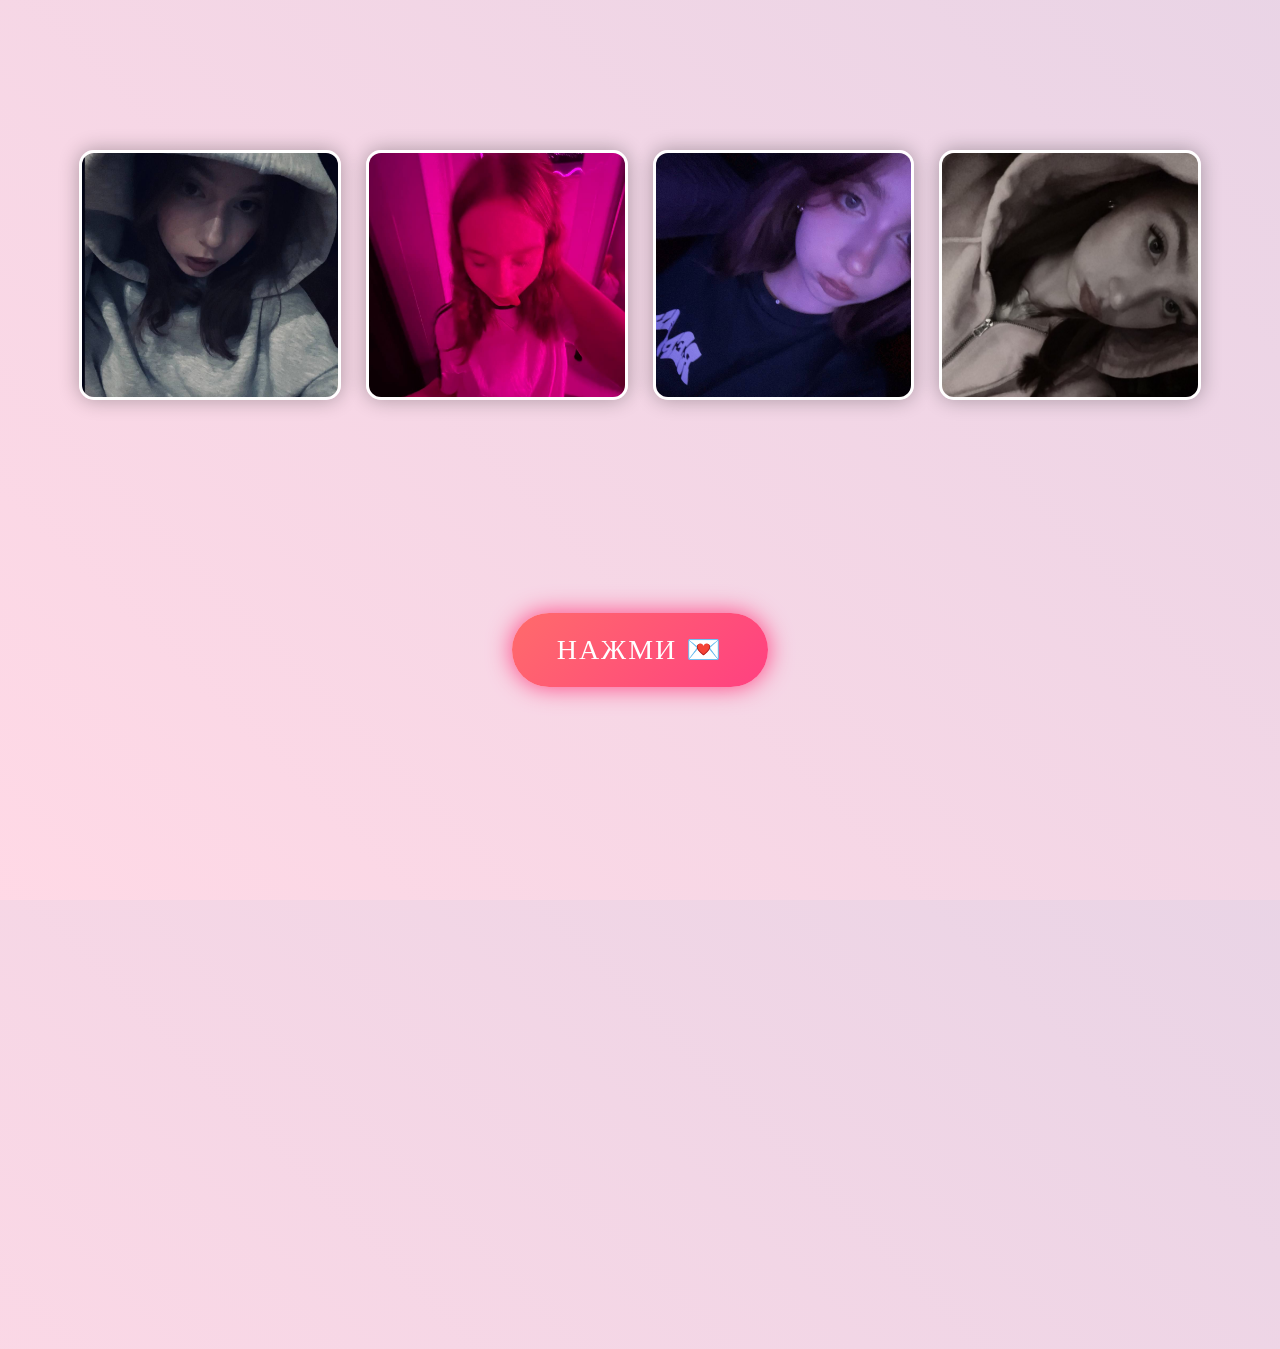
==== index.html @ b4808502 "Add files via upload" ====
<!DOCTYPE html>
<html lang="ru">
<head>
    <meta charset="UTF-8">
    <meta name="viewport" content="width=device-width, initial-scale=1.0">
    <title>💖 С Днём Влюблённых!</title>
    <link href="https://fonts.googleapis.com/css2?family=Dancing+Script:wght@700&family=Marck+Script&display=swap" rel="stylesheet">
    <style>
        * {
            margin: 0;
            padding: 0;
            box-sizing: border-box;
        }

        body {
            height: 100vh;
            background: linear-gradient(45deg, rgba(255,64,129,0.2), rgba(147,41,129,0.2)),
                        url('back1.jpg') center/cover fixed;
            animation: gradientShift 10s infinite alternate;
            display: flex;
            justify-content: center;
            align-items: center;
            font-family: 'Marck Script', cursive;
            overflow: hidden;
            perspective: 1000px;
        }

        .parallax {
            position: absolute;
            width: 100%;
            height: 100%;
            background: url('back1.jpg') center/cover fixed;
            z-index: -1;
            transform: translateZ(-1px) scale(2);
        }

        .photo-grid {
            position: absolute;
            top: 15%;
            display: grid;
            grid-template-columns: repeat(2, 1fr);
            gap: 15px;
            padding: 15px;
            max-width: 1200px;
            width: 90%;
            z-index: 1;
        }

        .photo-tile {
            width: 100%;
            height: 150px;
            border-radius: 15px;
            overflow: hidden;
            cursor: pointer;
            transition: all 0.3s ease;
            box-shadow: 0 0 20px rgba(0,0,0,0.3);
            border: 3px solid white;
        }

        .photo-tile:hover {
            transform: scale(1.05) rotate(2deg);
            box-shadow: 0 0 30px rgba(255,64,129,0.5);
        }

        .photo-tile img {
            width: 100%;
            height: 100%;
            object-fit: cover;
        }

        .heart-container {
            position: absolute;
            width: 100%;
            height: 100%;
            pointer-events: none;
        }

        .heart {
            position: absolute;
            color: #ff4081;
            animation: fall linear infinite;
            opacity: 0;
            font-size: 32px;
            will-change: transform, opacity;
        }

        @keyframes fall {
            0% {
                transform: translateY(-20vh) translateX(-5vw) scale(0.8);
                opacity: 0;
            }
            20% {
                transform: translateY(-10vh) translateX(5vw) scale(1);
                opacity: 1;
            }
            80% {
                opacity: 0.8;
            }
            100% {
                transform: translateY(110vh) translateX(5vw) scale(1.2);
                opacity: 0;
            }
        }

        .button-container {
            position: relative;
            z-index: 2;
            margin-top: 200px;
        }

        .magic-button {
            padding: 15px 30px;
            font-size: 24px;
            color: #fff;
            background: linear-gradient(135deg, #ff6b6b, #ff4081);
            border: none;
            border-radius: 50px;
            cursor: pointer;
            transition: all 0.3s ease;
            box-shadow: 0 0 25px #ff4081;
            animation: pulse 2s infinite;
            font-family: 'Dancing Script', cursive;
            text-transform: uppercase;
            letter-spacing: 2px;
        }

        .magic-button:hover {
            transform: scale(1.1) rotate(3deg);
            box-shadow: 0 0 40px #ff4081;
        }

        @keyframes pulse {
            0% { transform: scale(1); }
            50% { transform: scale(1.05); }
            100% { transform: scale(1); }
        }

        @keyframes gradientShift {
            0% { background-position: 0% 50%; }
            100% { background-position: 100% 50%; }
        }

        .firework {
            position: absolute;
            width: 10px;
            height: 10px;
            background: #ff4081;
            border-radius: 50%;
            animation: explode 1s ease-out;
        }

        @keyframes explode {
            0% { transform: scale(0); opacity: 1; }
            100% { transform: scale(10); opacity: 0; }
        }

        @media (min-width: 1024px) {
            .photo-grid {
                grid-template-columns: repeat(4, 1fr);
                gap: 25px;
            }

            .photo-tile {
                height: 250px;
            }

            .button-container {
                margin-top: 400px;
            }

            .heart {
                font-size: 48px;
            }

            .magic-button {
                padding: 20px 45px;
                font-size: 28px;
            }
        }

        @media (max-width: 390px) {
    .photo-grid {
        grid-template-columns: repeat(2, 1fr);
        gap: 10px;
        padding: 10px;
    }

    .photo-tile {
        height: 120px;
    }

    .magic-button {
        padding: 12px 25px;
        font-size: 20px;
    }

    .button-container {
        margin-top: 200px;
    }

    .heart {
        font-size: 24px;
    }
}
    </style>
</head>
<body>
    <div class="parallax"></div>
    
    <div class="photo-grid">
        <div class="photo-tile">
            <img src="photo1.jpg" alt="Наше фото 1">
        </div>
        <div class="photo-tile">
            <img src="photo2.jpg" alt="Наше фото 2">
        </div>
        <div class="photo-tile">
            <img src="photo3.jpg" alt="Наше фото 3">
        </div>
        <div class="photo-tile">
            <img src="photo4.jpg" alt="Наше фото 4">
        </div>
    </div>

    <div class="heart-container" id="hearts"></div>
    <div class="button-container">
        <button class="magic-button" onclick="createFireworks()">
            Нажми 💌
        </button>
    </div>

    <script>
         function createHearts() {
    const heartContainer = document.getElementById('hearts');
    const heartCount = 100;
    
    const fragment = document.createDocumentFragment();
    
    for (let i = 0; i < heartCount; i++) {
        const heart = document.createElement('div');
        heart.innerHTML = '❤';
        heart.className = 'heart';
        
        const delay = Math.random() * 5;
        const duration = 6 + Math.random() * 4;
        const startX = Math.random() * 100;
        
        heart.style.cssText = `
            left: ${startX}%;
            animation-delay: ${delay}s;
            animation-duration: ${duration}s;
        `;
        
        fragment.appendChild(heart);
    }
    
    heartContainer.appendChild(fragment);
}
        createHearts();

        function createFireworks() {
            for (let i = 0; i < 0; i++) {
                const firework = document.createElement('div');
                firework.className = 'firework';
                firework.style.left = Math.random() * 100 + '%';
                firework.style.top = Math.random() * 100 + '%';
                firework.style.animationDelay = Math.random() * 0.5 + 's';
                document.body.appendChild(firework);
                setTimeout(() => firework.remove(), 1000);
            }
            setTimeout(() => window.location.href = 'message.html', 500);
        }

        document.addEventListener('mousemove', (e) => {
            const parallax = document.querySelector('.parallax');
            const x = (window.innerWidth - e.pageX) / 20;
            const y = (window.innerHeight - e.pageY) / 20;
            parallax.style.transform = `translateX(${x}px) translateY(${y}px) translateZ(-1px) scale(2)`;
        });
    </script>
</body>
</html>
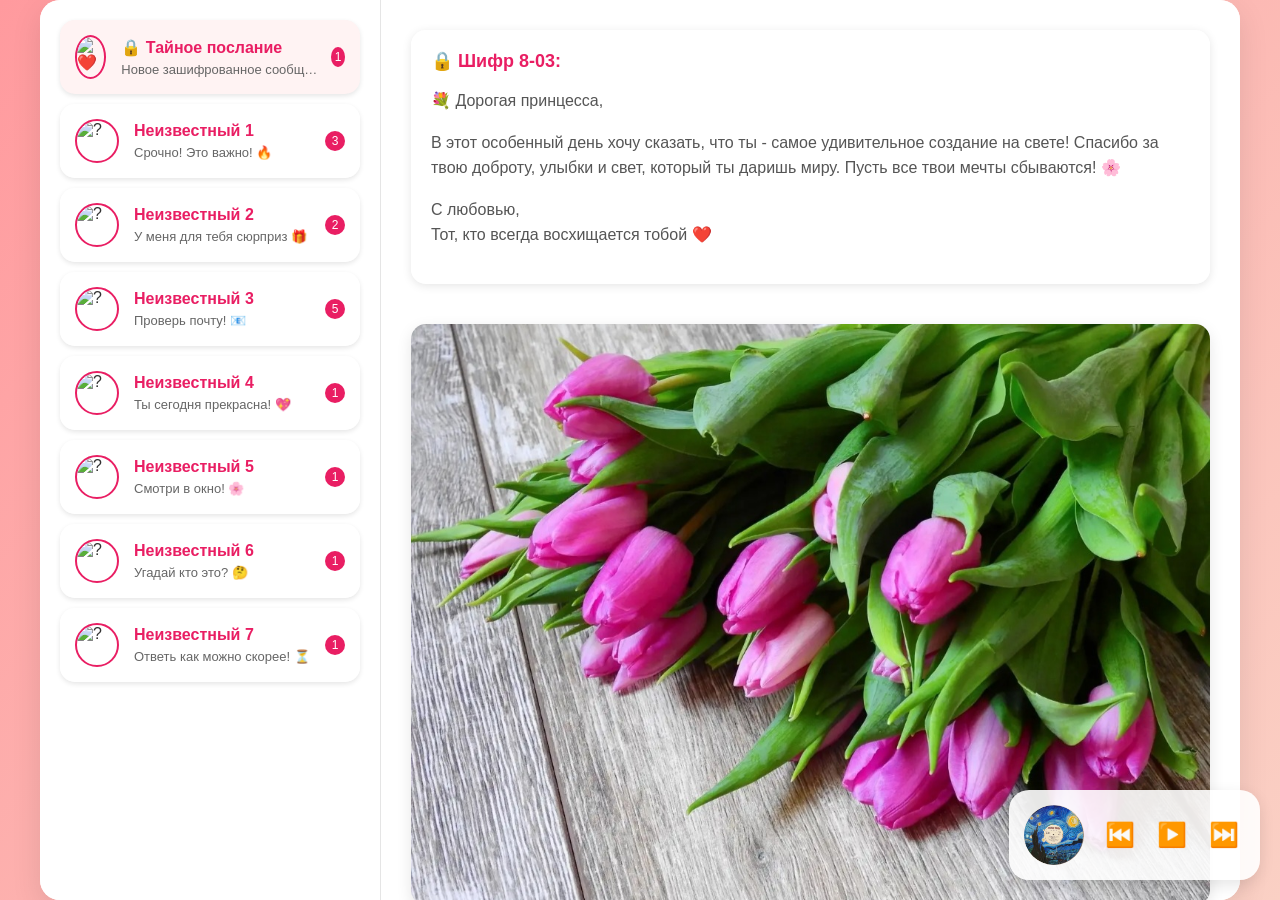
==== commit 732a740f: "Add files via upload" ====
--- a/index.html
+++ b/index.html
@@ -1,282 +1,216 @@
 <!DOCTYPE html>
 <html lang="ru">
 <head>
-    <meta charset="UTF-8">
-    <meta name="viewport" content="width=device-width, initial-scale=1.0">
-    <title>💖 С Днём Влюблённых!</title>
-    <link href="https://fonts.googleapis.com/css2?family=Dancing+Script:wght@700&family=Marck+Script&display=swap" rel="stylesheet">
-    <style>
-        * {
-            margin: 0;
-            padding: 0;
-            box-sizing: border-box;
-        }
-
-        body {
-            height: 100vh;
-            background: linear-gradient(45deg, rgba(255,64,129,0.2), rgba(147,41,129,0.2)),
-                        url('back1.jpg') center/cover fixed;
-            animation: gradientShift 10s infinite alternate;
-            display: flex;
-            justify-content: center;
-            align-items: center;
-            font-family: 'Marck Script', cursive;
-            overflow: hidden;
-            perspective: 1000px;
-        }
-
-        .parallax {
-            position: absolute;
-            width: 100%;
-            height: 100%;
-            background: url('back1.jpg') center/cover fixed;
-            z-index: -1;
-            transform: translateZ(-1px) scale(2);
-        }
-
-        .photo-grid {
-            position: absolute;
-            top: 15%;
-            display: grid;
-            grid-template-columns: repeat(2, 1fr);
-            gap: 15px;
-            padding: 15px;
-            max-width: 1200px;
-            width: 90%;
-            z-index: 1;
-        }
-
-        .photo-tile {
-            width: 100%;
-            height: 150px;
-            border-radius: 15px;
-            overflow: hidden;
-            cursor: pointer;
-            transition: all 0.3s ease;
-            box-shadow: 0 0 20px rgba(0,0,0,0.3);
-            border: 3px solid white;
-        }
-
-        .photo-tile:hover {
-            transform: scale(1.05) rotate(2deg);
-            box-shadow: 0 0 30px rgba(255,64,129,0.5);
-        }
-
-        .photo-tile img {
-            width: 100%;
-            height: 100%;
-            object-fit: cover;
-        }
-
-        .heart-container {
-            position: absolute;
-            width: 100%;
-            height: 100%;
-            pointer-events: none;
-        }
-
-        .heart {
-            position: absolute;
-            color: #ff4081;
-            animation: fall linear infinite;
-            opacity: 0;
-            font-size: 32px;
-            will-change: transform, opacity;
-        }
-
-        @keyframes fall {
-            0% {
-                transform: translateY(-20vh) translateX(-5vw) scale(0.8);
-                opacity: 0;
-            }
-            20% {
-                transform: translateY(-10vh) translateX(5vw) scale(1);
-                opacity: 1;
-            }
-            80% {
-                opacity: 0.8;
-            }
-            100% {
-                transform: translateY(110vh) translateX(5vw) scale(1.2);
-                opacity: 0;
-            }
-        }
-
-        .button-container {
-            position: relative;
-            z-index: 2;
-            margin-top: 200px;
-        }
-
-        .magic-button {
-            padding: 15px 30px;
-            font-size: 24px;
-            color: #fff;
-            background: linear-gradient(135deg, #ff6b6b, #ff4081);
-            border: none;
-            border-radius: 50px;
-            cursor: pointer;
-            transition: all 0.3s ease;
-            box-shadow: 0 0 25px #ff4081;
-            animation: pulse 2s infinite;
-            font-family: 'Dancing Script', cursive;
-            text-transform: uppercase;
-            letter-spacing: 2px;
-        }
-
-        .magic-button:hover {
-            transform: scale(1.1) rotate(3deg);
-            box-shadow: 0 0 40px #ff4081;
-        }
-
-        @keyframes pulse {
-            0% { transform: scale(1); }
-            50% { transform: scale(1.05); }
-            100% { transform: scale(1); }
-        }
-
-        @keyframes gradientShift {
-            0% { background-position: 0% 50%; }
-            100% { background-position: 100% 50%; }
-        }
-
-        .firework {
-            position: absolute;
-            width: 10px;
-            height: 10px;
-            background: #ff4081;
-            border-radius: 50%;
-            animation: explode 1s ease-out;
-        }
-
-        @keyframes explode {
-            0% { transform: scale(0); opacity: 1; }
-            100% { transform: scale(10); opacity: 0; }
-        }
-
-        @media (min-width: 1024px) {
-            .photo-grid {
-                grid-template-columns: repeat(4, 1fr);
-                gap: 25px;
-            }
-
-            .photo-tile {
-                height: 250px;
-            }
-
-            .button-container {
-                margin-top: 400px;
-            }
-
-            .heart {
-                font-size: 48px;
-            }
-
-            .magic-button {
-                padding: 20px 45px;
-                font-size: 28px;
-            }
-        }
-
-        @media (max-width: 390px) {
-    .photo-grid {
-        grid-template-columns: repeat(2, 1fr);
-        gap: 10px;
-        padding: 10px;
-    }
-
-    .photo-tile {
-        height: 120px;
-    }
-
-    .magic-button {
-        padding: 12px 25px;
-        font-size: 20px;
-    }
-
-    .button-container {
-        margin-top: 200px;
-    }
-
-    .heart {
-        font-size: 24px;
-    }
-}
-    </style>
+  <meta charset="UTF-8">
+  <meta name="viewport" content="width=device-width, initial-scale=1.0">
+  <title>С 8 Марта!</title>
+  <link rel="stylesheet" href="styles.css">
 </head>
 <body>
-    <div class="parallax"></div>
-    
-    <div class="photo-grid">
-        <div class="photo-tile">
-            <img src="photo1.jpg" alt="Наше фото 1">
-        </div>
-        <div class="photo-tile">
-            <img src="photo2.jpg" alt="Наше фото 2">
-        </div>
-        <div class="photo-tile">
-            <img src="photo3.jpg" alt="Наше фото 3">
-        </div>
-        <div class="photo-tile">
-            <img src="photo4.jpg" alt="Наше фото 4">
-        </div>
-    </div>
-
-    <div class="heart-container" id="hearts"></div>
-    <div class="button-container">
-        <button class="magic-button" onclick="createFireworks()">
-            Нажми 💌
-        </button>
-    </div>
-
-    <script>
-         function createHearts() {
-    const heartContainer = document.getElementById('hearts');
-    const heartCount = 100;
-    
-    const fragment = document.createDocumentFragment();
-    
-    for (let i = 0; i < heartCount; i++) {
-        const heart = document.createElement('div');
-        heart.innerHTML = '❤';
-        heart.className = 'heart';
-        
-        const delay = Math.random() * 5;
-        const duration = 6 + Math.random() * 4;
-        const startX = Math.random() * 100;
-        
-        heart.style.cssText = `
-            left: ${startX}%;
-            animation-delay: ${delay}s;
-            animation-duration: ${duration}s;
-        `;
-        
-        fragment.appendChild(heart);
-    }
-    
-    heartContainer.appendChild(fragment);
-}
-        createHearts();
-
-        function createFireworks() {
-            for (let i = 0; i < 0; i++) {
-                const firework = document.createElement('div');
-                firework.className = 'firework';
-                firework.style.left = Math.random() * 100 + '%';
-                firework.style.top = Math.random() * 100 + '%';
-                firework.style.animationDelay = Math.random() * 0.5 + 's';
-                document.body.appendChild(firework);
-                setTimeout(() => firework.remove(), 1000);
-            }
-            setTimeout(() => window.location.href = 'message.html', 500);
-        }
-
-        document.addEventListener('mousemove', (e) => {
-            const parallax = document.querySelector('.parallax');
-            const x = (window.innerWidth - e.pageX) / 20;
-            const y = (window.innerHeight - e.pageY) / 20;
-            parallax.style.transform = `translateX(${x}px) translateY(${y}px) translateZ(-1px) scale(2)`;
-        });
-    </script>
+  <div class="container">
+    <!-- Боковая панель с чатами -->
+    <div class="sidebar">
+      <!-- Чат с поздравлением -->
+      <div class="chat pinned active" data-chat="congrats">
+        <img src="assets/avatar1.png" alt="❤️">
+        <div class="info">
+          <div class="name">🔒 Тайное послание</div>
+          <div class="message">Новое зашифрованное сообщение 🔐</div>
+        </div>
+        <div class="unread">1</div>
+      </div>
+
+      <!-- Остальные чаты -->
+      <div class="chat" data-chat="chat1">
+        <img src="assets/avatar2.png" alt="?">
+        <div class="info">
+          <div class="name">Неизвестный 1</div>
+          <div class="message">Срочно! Это важно! 🔥</div>
+        </div>
+        <div class="unread">3</div>
+      </div>
+
+      <div class="chat" data-chat="chat2">
+        <img src="assets/avatar3.png" alt="?">
+        <div class="info">
+          <div class="name">Неизвестный 2</div>
+          <div class="message">У меня для тебя сюрприз 🎁</div>
+        </div>
+        <div class="unread">2</div>
+      </div>
+
+      <div class="chat" data-chat="chat3">
+        <img src="assets/avatar4.png" alt="?">
+        <div class="info">
+          <div class="name">Неизвестный 3</div>
+          <div class="message">Проверь почту! 📧</div>
+        </div>
+        <div class="unread">5</div>
+      </div>
+
+      <div class="chat" data-chat="chat4">
+        <img src="assets/avatar5.png" alt="?">
+        <div class="info">
+          <div class="name">Неизвестный 4</div>
+          <div class="message">Ты сегодня прекрасна! 💖</div>
+        </div>
+        <div class="unread">1</div>
+      </div>
+
+      <div class="chat" data-chat="chat5">
+        <img src="assets/avatar6.png" alt="?">
+        <div class="info">
+          <div class="name">Неизвестный 5</div>
+          <div class="message">Смотри в окно! 🌸</div>
+        </div>
+        <div class="unread">1</div>
+      </div>
+
+      <div class="chat" data-chat="chat6">
+        <img src="assets/avatar7.png" alt="?">
+        <div class="info">
+          <div class="name">Неизвестный 6</div>
+          <div class="message">Угадай кто это? 🤔</div>
+        </div>
+        <div class="unread">1</div>
+      </div>
+
+      <div class="chat" data-chat="chat7">
+        <img src="assets/avatar8.png" alt="?">
+        <div class="info">
+          <div class="name">Неизвестный 7</div>
+          <div class="message">Ответь как можно скорее! ⏳</div>
+        </div>
+        <div class="unread">1</div>
+      </div>
+    </div>
+
+    <!-- Основное окно с поздравлением -->
+    <div class="main-window active" id="congrats">
+      <div class="message-container fade-in">
+        <div class="message-header">🔒 Шифр 8-03:</div>
+        <p>💐 Дорогая принцесса,</p>
+        <p>В этот особенный день хочу сказать, что ты - самое удивительное создание на свете! Спасибо за твою доброту, улыбки и свет, который ты даришь миру. Пусть все твои мечты сбываются! 🌸</p>
+        <p>С любовью,<br>Тот, кто всегда восхищается тобой ❤️</p>
+      </div>
+      <img src="assets/flowers.png" alt="Цветы" class="fade-in">
+    </div>
+
+    <!-- Окна с сообщениями -->
+    <div class="main-window" id="chat1">
+      <div class="dialog">
+        <div class="message incoming">
+          Привет! У меня для тебя важное сообщение. 🔥
+          <div class="time">10:15</div>
+        </div>
+        <div class="message outgoing">
+          Привет! Что случилось? 🤔
+          <div class="time">10:16</div>
+        </div>
+        <div class="message incoming">
+          Проверь свою почту, там сюрприз! 🎁
+          <div class="time">10:17</div>
+        </div>
+        <img src="assets/gif1.gif" alt="Гифка" class="gif">
+      </div>
+    </div>
+
+    <div class="main-window" id="chat2">
+      <div class="dialog">
+        <div class="message incoming">
+          Привет! У меня для тебя сюрприз. 🎁
+          <div class="time">11:20</div>
+        </div>
+        <div class="message outgoing">
+          Ого! Что за сюрприз? 😲
+          <div class="time">11:21</div>
+        </div>
+        <div class="message incoming">
+          Проверь нижнюю полку холодильника! 🧊
+          <div class="time">11:22</div>
+        </div>
+        <img src="assets/gif2.gif" alt="Гифка" class="gif">
+      </div>
+    </div>
+
+    <div class="main-window" id="chat3">
+      <div class="dialog">
+        <div class="message incoming">
+          Привет! Проверь почту, там что-то важное. 📧
+          <div class="time">12:30</div>
+        </div>
+        <div class="message outgoing">
+          Хорошо, проверю. Спасибо! 👍
+          <div class="time">12:31</div>
+        </div>
+      </div>
+    </div>
+
+    <div class="main-window" id="chat4">
+      <div class="dialog">
+        <div class="message incoming">
+          Привет! Ты сегодня выглядишь потрясающе! 💖
+          <div class="time">13:45</div>
+        </div>
+        <div class="message outgoing">
+          Спасибо! Ты меня радуешь! 😊
+          <div class="time">13:46</div>
+        </div>
+      </div>
+    </div>
+
+    <div class="main-window" id="chat5">
+      <div class="dialog">
+        <div class="message incoming">
+          Привет! Посмотри в окно, там что-то интересное. 🌸
+          <div class="time">14:50</div>
+        </div>
+        <div class="message outgoing">
+          Ого! Это так красиво! 😍
+          <div class="time">14:51</div>
+        </div>
+      </div>
+    </div>
+
+    <div class="main-window" id="chat6">
+      <div class="dialog">
+        <div class="message incoming">
+          Привет! Угадай, кто это? 🤔
+          <div class="time">15:55</div>
+        </div>
+        <div class="message outgoing">
+          Хм... Не знаю. Кто же это? 🧐
+          <div class="time">15:56</div>
+        </div>
+      </div>
+    </div>
+
+    <div class="main-window" id="chat7">
+      <div class="dialog">
+        <div class="message incoming">
+          Привет! Ответь как можно скорее! ⏳
+          <div class="time">16:00</div>
+        </div>
+        <div class="message outgoing">
+          Хорошо, я здесь. Что случилось? 🤨
+          <div class="time">16:01</div>
+        </div>
+      </div>
+    </div>
+
+    <!-- Музыкальный плеер -->
+    <div class="music-player">
+      <div class="vinyl" id="vinyl">
+        <img src="assets/vinyl.png" alt="Винил">
+      </div>
+      <div class="controls">
+        <button id="prev">⏮️</button>
+        <button id="play">▶️</button>
+        <button id="next">⏭️</button>
+      </div>
+    </div>
+  </div>
+
+  <script src="script.js"></script>
 </body>
 </html>
--- a/styles.css
+++ b/styles.css
@@ -0,0 +1,309 @@
+body {
+  font-family: 'Segoe UI', Tahoma, Geneva, Verdana, sans-serif;
+  margin: 0;
+  padding: 0;
+  background: linear-gradient(135deg, #ff9a9e, #fad0c4);
+  color: #333;
+  overflow: hidden;
+}
+
+.container {
+  display: flex;
+  height: 100vh;
+  max-width: 1200px;
+  margin: 0 auto;
+  background: rgba(255, 255, 255, 0.95);
+  border-radius: 20px;
+  box-shadow: 0 10px 30px rgba(0, 0, 0, 0.1);
+  overflow: hidden;
+}
+
+.sidebar {
+  width: 300px;
+  background: rgba(255, 255, 255, 0.95);
+  border-right: 1px solid rgba(0, 0, 0, 0.1);
+  overflow-y: auto;
+  padding: 20px;
+}
+
+.chat-list {
+  display: flex;
+  flex-direction: column-reverse;
+  min-height: min-content;
+}
+
+.chat {
+  display: flex;
+  align-items: center;
+  padding: 15px;
+  cursor: pointer;
+  border-radius: 15px;
+  transition: all 0.3s ease;
+  margin-bottom: 10px;
+  background: rgba(255, 255, 255, 0.9);
+  box-shadow: 0 2px 5px rgba(0, 0, 0, 0.1);
+}
+
+.chat:hover {
+  transform: translateY(-3px);
+  box-shadow: 0 5px 15px rgba(0, 0, 0, 0.2);
+}
+
+.chat.active {
+  background: #fff3f3;
+}
+
+.chat img {
+  width: 40px;
+  height: 40px;
+  border-radius: 50%;
+  margin-right: 15px;
+  object-fit: cover;
+  border: 2px solid #e91e63;
+}
+
+.chat .info {
+  flex: 1;
+}
+
+.chat .name {
+  font-size: 16px;
+  font-weight: 600;
+  margin-bottom: 5px;
+  color: #e91e63;
+}
+
+.chat .message {
+  font-size: 13px;
+  color: #666;
+  white-space: nowrap;
+  overflow: hidden;
+  text-overflow: ellipsis;
+  max-width: 200px;
+}
+
+.unread {
+  width: 20px;
+  height: 20px;
+  background: #e91e63;
+  border-radius: 50%;
+  color: white;
+  font-size: 12px;
+  display: flex;
+  align-items: center;
+  justify-content: center;
+  margin-left: 10px;
+  transition: opacity 0.3s ease;
+}
+
+.main-window {
+  flex: 1;
+  padding: 30px;
+  background: rgba(255, 255, 255, 0.95);
+  display: none;
+  opacity: 0;
+  transition: opacity 0.5s ease;
+}
+
+.main-window.active {
+  display: block;
+  opacity: 1;
+}
+
+.message-container {
+  padding: 20px;
+  background: rgba(255, 255, 255, 0.9);
+  border-radius: 15px;
+  margin-bottom: 20px;
+  box-shadow: 0 2px 10px rgba(0, 0, 0, 0.1);
+}
+
+.message-header {
+  font-weight: bold;
+  color: #e91e63;
+  margin-bottom: 10px;
+  font-size: 18px;
+}
+
+.message-container p {
+  font-size: 16px;
+  line-height: 1.6;
+  color: #555;
+}
+
+.pinned {
+  background: rgba(255, 243, 243, 0.9);
+}
+
+.pinned:hover {
+  background: rgba(255, 230, 230, 0.9);
+}
+
+.main-window img {
+  max-width: 100%;
+  border-radius: 15px;
+  margin-top: 20px;
+  box-shadow: 0 5px 15px rgba(0, 0, 0, 0.1);
+}
+
+@keyframes fadeIn {
+  from { opacity: 0; }
+  to { opacity: 1; }
+}
+
+.fade-in {
+  animation: fadeIn 0.5s ease;
+}
+
+.dialog {
+  display: flex;
+  flex-direction: column;
+  gap: 10px;
+  margin-top: 20px;
+}
+
+.dialog .message {
+  max-width: 70%;
+  padding: 10px 15px;
+  border-radius: 15px;
+  position: relative;
+  animation: fadeIn 0.3s ease;
+}
+
+.dialog .message.incoming {
+  background: #f1f1f1;
+  align-self: flex-start;
+}
+
+.dialog .message.outgoing {
+  background: #e91e63;
+  color: white;
+  align-self: flex-end;
+}
+
+.dialog .message .time {
+  font-size: 12px;
+  color: #999;
+  position: absolute;
+  bottom: -20px;
+  right: 0;
+}
+
+.dialog .message.outgoing .time {
+  color: rgba(255, 255, 255, 0.7);
+}
+
+.music-player {
+  position: fixed;
+  bottom: 20px;
+  right: 20px;
+  display: flex;
+  align-items: center;
+  gap: 15px;
+  background: rgba(255, 255, 255, 0.9);
+  padding: 15px;
+  border-radius: 20px;
+  box-shadow: 0 5px 15px rgba(0, 0, 0, 0.1);
+}
+
+.vinyl {
+  width: 60px;
+  height: 60px;
+  border-radius: 50%;
+  overflow: hidden;
+  animation: spin 5s linear infinite;
+}
+
+.vinyl img {
+  width: 100%;
+  height: 100%;
+  object-fit: cover;
+}
+
+.controls {
+  display: flex;
+  gap: 10px;
+}
+
+.controls button {
+  background: none;
+  border: none;
+  font-size: 24px;
+  cursor: pointer;
+  transition: transform 0.2s ease;
+}
+
+.controls button:hover {
+  transform: scale(1.1);
+}
+
+@keyframes spin {
+  from { transform: rotate(0deg); }
+  to { transform: rotate(360deg); }
+}
+
+/* Стили для гифок и смайликов */
+.message img.emoji {
+  width: 20px;
+  height: 20px;
+  vertical-align: middle;
+}
+
+.message img.gif {
+  max-width: 200px;
+  border-radius: 10px;
+  margin-top: 5px;
+}
+
+/* Анимация для гифок */
+@keyframes bounce {
+  0%, 100% { transform: translateY(0); }
+  50% { transform: translateY(-5px); }
+}
+
+.gif {
+  animation: bounce 1s infinite;
+}
+
+/* Адаптация для iPhone 13 и других мобильных устройств */
+@media (max-width: 428px) {
+  .container {
+    flex-direction: column;
+    max-width: 100%;
+    border-radius: 0;
+  }
+
+  .sidebar {
+    width: 100%;
+    height: 200px;
+    border-right: none;
+    border-bottom: 1px solid rgba(0, 0, 0, 0.1);
+  }
+
+  .main-window {
+    padding: 15px;
+  }
+
+  .music-player {
+    bottom: 10px;
+    right: 10px;
+    padding: 10px;
+  }
+
+  .vinyl {
+    width: 40px;
+    height: 40px;
+  }
+
+  .controls button {
+    font-size: 20px;
+  }
+
+  .dialog .message {
+    max-width: 90%;
+  }
+
+  .message img.gif {
+    max-width: 150px;
+  }
+}
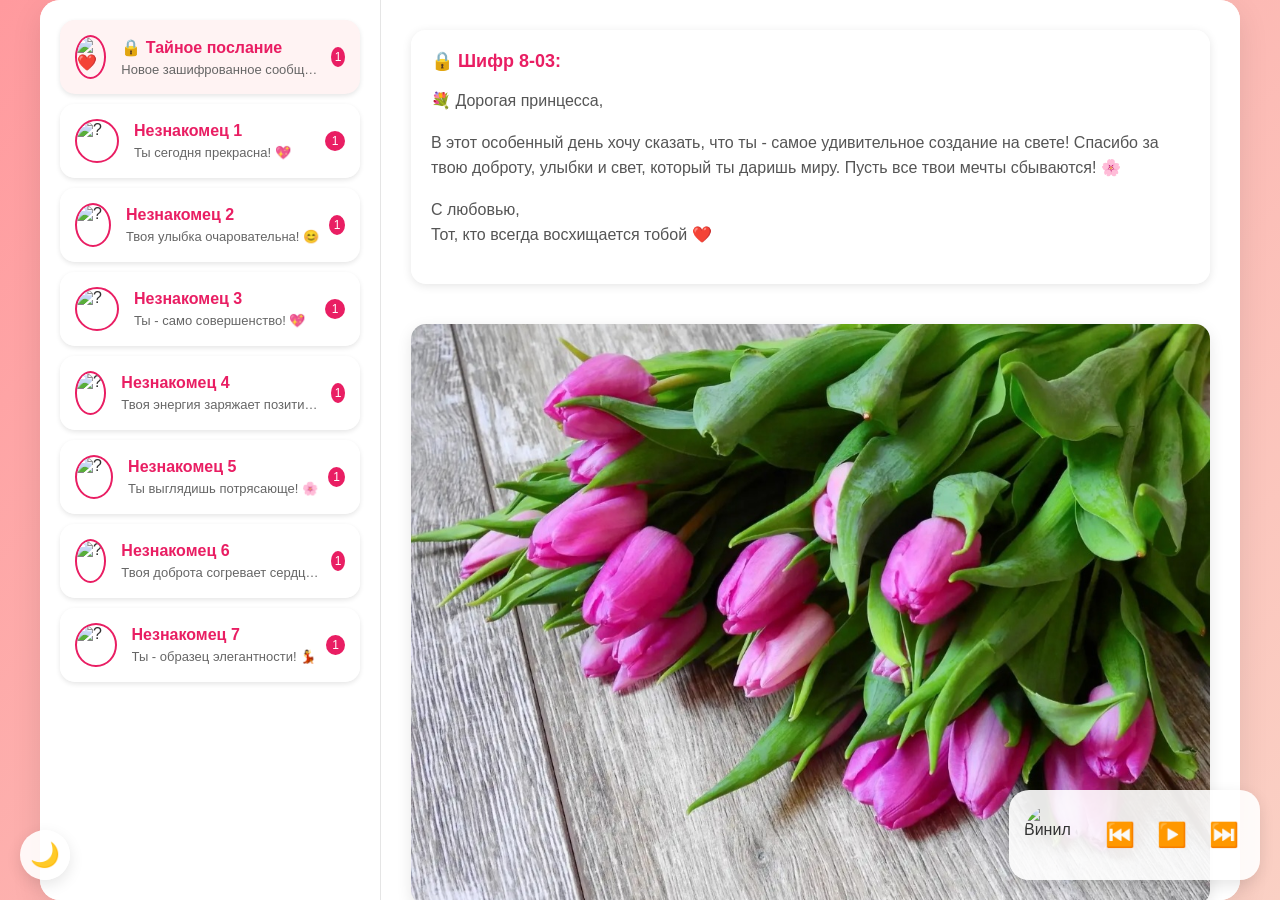
==== commit 60f95d0b: "Add files via upload" ====
--- a/index.html
+++ b/index.html
@@ -12,7 +12,7 @@
     <div class="sidebar">
       <!-- Чат с поздравлением -->
       <div class="chat pinned active" data-chat="congrats">
-        <img src="assets/avatar1.png" alt="❤️">
+        <img src="assets/avatar1.png" alt="❤️" class="chat-icon">
         <div class="info">
           <div class="name">🔒 Тайное послание</div>
           <div class="message">Новое зашифрованное сообщение 🔐</div>
@@ -20,66 +20,66 @@
         <div class="unread">1</div>
       </div>
 
-      <!-- Остальные чаты -->
+      <!-- Чат с комплиментами от незнакомцев -->
       <div class="chat" data-chat="chat1">
-        <img src="assets/avatar2.png" alt="?">
-        <div class="info">
-          <div class="name">Неизвестный 1</div>
-          <div class="message">Срочно! Это важно! 🔥</div>
-        </div>
-        <div class="unread">3</div>
+        <img src="assets/avatar2.png" alt="?" class="chat-icon">
+        <div class="info">
+          <div class="name">Незнакомец 1</div>
+          <div class="message">Ты сегодня прекрасна! 💖</div>
+        </div>
+        <div class="unread">1</div>
       </div>
 
       <div class="chat" data-chat="chat2">
-        <img src="assets/avatar3.png" alt="?">
-        <div class="info">
-          <div class="name">Неизвестный 2</div>
-          <div class="message">У меня для тебя сюрприз 🎁</div>
-        </div>
-        <div class="unread">2</div>
+        <img src="assets/avatar3.png" alt="?" class="chat-icon">
+        <div class="info">
+          <div class="name">Незнакомец 2</div>
+          <div class="message">Твоя улыбка очаровательна! 😊</div>
+        </div>
+        <div class="unread">1</div>
       </div>
 
       <div class="chat" data-chat="chat3">
-        <img src="assets/avatar4.png" alt="?">
-        <div class="info">
-          <div class="name">Неизвестный 3</div>
-          <div class="message">Проверь почту! 📧</div>
-        </div>
-        <div class="unread">5</div>
+        <img src="assets/avatar4.png" alt="?" class="chat-icon">
+        <div class="info">
+          <div class="name">Незнакомец 3</div>
+          <div class="message">Ты - само совершенство! 💖</div>
+        </div>
+        <div class="unread">1</div>
       </div>
 
       <div class="chat" data-chat="chat4">
-        <img src="assets/avatar5.png" alt="?">
-        <div class="info">
-          <div class="name">Неизвестный 4</div>
-          <div class="message">Ты сегодня прекрасна! 💖</div>
+        <img src="assets/avatar5.png" alt="?" class="chat-icon">
+        <div class="info">
+          <div class="name">Незнакомец 4</div>
+          <div class="message">Твоя энергия заряжает позитивом! ⚡</div>
         </div>
         <div class="unread">1</div>
       </div>
 
       <div class="chat" data-chat="chat5">
-        <img src="assets/avatar6.png" alt="?">
-        <div class="info">
-          <div class="name">Неизвестный 5</div>
-          <div class="message">Смотри в окно! 🌸</div>
+        <img src="assets/avatar6.png" alt="?" class="chat-icon">
+        <div class="info">
+          <div class="name">Незнакомец 5</div>
+          <div class="message">Ты выглядишь потрясающе! 🌸</div>
         </div>
         <div class="unread">1</div>
       </div>
 
       <div class="chat" data-chat="chat6">
-        <img src="assets/avatar7.png" alt="?">
-        <div class="info">
-          <div class="name">Неизвестный 6</div>
-          <div class="message">Угадай кто это? 🤔</div>
+        <img src="assets/avatar7.png" alt="?" class="chat-icon">
+        <div class="info">
+          <div class="name">Незнакомец 6</div>
+          <div class="message">Твоя доброта согревает сердца! ❤️</div>
         </div>
         <div class="unread">1</div>
       </div>
 
       <div class="chat" data-chat="chat7">
-        <img src="assets/avatar8.png" alt="?">
-        <div class="info">
-          <div class="name">Неизвестный 7</div>
-          <div class="message">Ответь как можно скорее! ⏳</div>
+        <img src="assets/avatar8.png" alt="?" class="chat-icon">
+        <div class="info">
+          <div class="name">Незнакомец 7</div>
+          <div class="message">Ты - образец элегантности! 💃</div>
         </div>
         <div class="unread">1</div>
       </div>
@@ -100,108 +100,98 @@
     <div class="main-window" id="chat1">
       <div class="dialog">
         <div class="message incoming">
-          Привет! У меня для тебя важное сообщение. 🔥
+          Ты сегодня прекрасна! 💖
           <div class="time">10:15</div>
         </div>
-        <div class="message outgoing">
-          Привет! Что случилось? 🤔
-          <div class="time">10:16</div>
-        </div>
-        <div class="message incoming">
-          Проверь свою почту, там сюрприз! 🎁
-          <div class="time">10:17</div>
-        </div>
-        <img src="assets/gif1.gif" alt="Гифка" class="gif">
+      </div>
+      <div class="input-container">
+        <input type="text" class="message-input" placeholder="Напишите сообщение...">
+        <button class="send-button">➤</button>
       </div>
     </div>
 
     <div class="main-window" id="chat2">
       <div class="dialog">
         <div class="message incoming">
-          Привет! У меня для тебя сюрприз. 🎁
+          Твоя улыбка очаровательна! 😊
           <div class="time">11:20</div>
         </div>
-        <div class="message outgoing">
-          Ого! Что за сюрприз? 😲
-          <div class="time">11:21</div>
-        </div>
-        <div class="message incoming">
-          Проверь нижнюю полку холодильника! 🧊
-          <div class="time">11:22</div>
-        </div>
-        <img src="assets/gif2.gif" alt="Гифка" class="gif">
+      </div>
+      <div class="input-container">
+        <input type="text" class="message-input" placeholder="Напишите сообщение...">
+        <button class="send-button">➤</button>
       </div>
     </div>
 
     <div class="main-window" id="chat3">
       <div class="dialog">
         <div class="message incoming">
-          Привет! Проверь почту, там что-то важное. 📧
+          Ты - само совершенство! 💖
           <div class="time">12:30</div>
         </div>
-        <div class="message outgoing">
-          Хорошо, проверю. Спасибо! 👍
-          <div class="time">12:31</div>
-        </div>
+      </div>
+      <div class="input-container">
+        <input type="text" class="message-input" placeholder="Напишите сообщение...">
+        <button class="send-button">➤</button>
       </div>
     </div>
 
     <div class="main-window" id="chat4">
       <div class="dialog">
         <div class="message incoming">
-          Привет! Ты сегодня выглядишь потрясающе! 💖
+          Твоя энергия заряжает позитивом! ⚡
           <div class="time">13:45</div>
         </div>
-        <div class="message outgoing">
-          Спасибо! Ты меня радуешь! 😊
-          <div class="time">13:46</div>
-        </div>
+      </div>
+      <div class="input-container">
+        <input type="text" class="message-input" placeholder="Напишите сообщение...">
+        <button class="send-button">➤</button>
       </div>
     </div>
 
     <div class="main-window" id="chat5">
       <div class="dialog">
         <div class="message incoming">
-          Привет! Посмотри в окно, там что-то интересное. 🌸
+          Ты выглядишь потрясающе! 🌸
           <div class="time">14:50</div>
         </div>
-        <div class="message outgoing">
-          Ого! Это так красиво! 😍
-          <div class="time">14:51</div>
-        </div>
+      </div>
+      <div class="input-container">
+        <input type="text" class="message-input" placeholder="Напишите сообщение...">
+        <button class="send-button">➤</button>
       </div>
     </div>
 
     <div class="main-window" id="chat6">
       <div class="dialog">
         <div class="message incoming">
-          Привет! Угадай, кто это? 🤔
+          Твоя доброта согревает сердца! ❤️
           <div class="time">15:55</div>
         </div>
-        <div class="message outgoing">
-          Хм... Не знаю. Кто же это? 🧐
-          <div class="time">15:56</div>
-        </div>
+      </div>
+      <div class="input-container">
+        <input type="text" class="message-input" placeholder="Напишите сообщение...">
+        <button class="send-button">➤</button>
       </div>
     </div>
 
     <div class="main-window" id="chat7">
       <div class="dialog">
         <div class="message incoming">
-          Привет! Ответь как можно скорее! ⏳
+          Ты - образец элегантности! 💃
           <div class="time">16:00</div>
         </div>
-        <div class="message outgoing">
-          Хорошо, я здесь. Что случилось? 🤨
-          <div class="time">16:01</div>
-        </div>
+      </div>
+      <div class="input-container">
+        <input type="text" class="message-input" placeholder="Напишите сообщение...">
+        <button class="send-button">➤</button>
       </div>
     </div>
 
     <!-- Музыкальный плеер -->
     <div class="music-player">
       <div class="vinyl" id="vinyl">
-        <img src="assets/vinyl.png" alt="Винил">
+        <img src="assets/vinyl1.png" alt="Винил" id="vinyl-img">
       </div>
       <div class="controls">
         <button id="prev">⏮️</button>
@@ -209,6 +199,9 @@
         <button id="next">⏭️</button>
       </div>
     </div>
+
+    <!-- Кнопка смены темы -->
+    <button id="theme-toggle" class="theme-toggle">🌙</button>
   </div>
 
   <script src="script.js"></script>
--- a/styles.css
+++ b/styles.css
@@ -1,3 +1,4 @@
+/* Общие стили */
 body {
   font-family: 'Segoe UI', Tahoma, Geneva, Verdana, sans-serif;
   margin: 0;
@@ -5,6 +6,12 @@
   background: linear-gradient(135deg, #ff9a9e, #fad0c4);
   color: #333;
   overflow: hidden;
+  transition: background 0.5s ease, color 0.5s ease;
+}
+
+body.dark-theme {
+  background: linear-gradient(135deg, #2c3e50, #34495e);
+  color: #fff;
 }
 
 .container {
@@ -16,6 +23,11 @@
   border-radius: 20px;
   box-shadow: 0 10px 30px rgba(0, 0, 0, 0.1);
   overflow: hidden;
+  transition: background 0.5s ease;
+}
+
+body.dark-theme .container {
+  background: rgba(0, 0, 0, 0.8);
 }
 
 .sidebar {
@@ -24,12 +36,12 @@
   border-right: 1px solid rgba(0, 0, 0, 0.1);
   overflow-y: auto;
   padding: 20px;
-}
-
-.chat-list {
-  display: flex;
-  flex-direction: column-reverse;
-  min-height: min-content;
+  transition: background 0.5s ease;
+}
+
+body.dark-theme .sidebar {
+  background: rgba(0, 0, 0, 0.8);
+  border-right: 1px solid rgba(255, 255, 255, 0.1);
 }
 
 .chat {
@@ -44,6 +56,10 @@
   box-shadow: 0 2px 5px rgba(0, 0, 0, 0.1);
 }
 
+body.dark-theme .chat {
+  background: rgba(255, 255, 255, 0.1);
+}
+
 .chat:hover {
   transform: translateY(-3px);
   box-shadow: 0 5px 15px rgba(0, 0, 0, 0.2);
@@ -51,6 +67,10 @@
 
 .chat.active {
   background: #fff3f3;
+}
+
+body.dark-theme .chat.active {
+  background: rgba(255, 243, 243, 0.2);
 }
 
 .chat img {
@@ -73,6 +93,10 @@
   color: #e91e63;
 }
 
+body.dark-theme .chat .name {
+  color: #ff6b6b;
+}
+
 .chat .message {
   font-size: 13px;
   color: #666;
@@ -80,6 +104,10 @@
   overflow: hidden;
   text-overflow: ellipsis;
   max-width: 200px;
+}
+
+body.dark-theme .chat .message {
+  color: #ccc;
 }
 
 .unread {
@@ -105,6 +133,10 @@
   transition: opacity 0.5s ease;
 }
 
+body.dark-theme .main-window {
+  background: rgba(0, 0, 0, 0.8);
+}
+
 .main-window.active {
   display: block;
   opacity: 1;
@@ -116,6 +148,10 @@
   border-radius: 15px;
   margin-bottom: 20px;
   box-shadow: 0 2px 10px rgba(0, 0, 0, 0.1);
+}
+
+body.dark-theme .message-container {
+  background: rgba(255, 255, 255, 0.1);
 }
 
 .message-header {
@@ -125,18 +161,26 @@
   font-size: 18px;
 }
 
+body.dark-theme .message-header {
+  color: #ff6b6b;
+}
+
 .message-container p {
   font-size: 16px;
   line-height: 1.6;
   color: #555;
 }
 
+body.dark-theme .message-container p {
+  color: #fff;
+}
+
 .pinned {
   background: rgba(255, 243, 243, 0.9);
 }
 
-.pinned:hover {
-  background: rgba(255, 230, 230, 0.9);
+body.dark-theme .pinned {
+  background: rgba(255, 230, 230, 0.2);
 }
 
 .main-window img {
@@ -175,6 +219,10 @@
   align-self: flex-start;
 }
 
+body.dark-theme .dialog .message.incoming {
+  background: rgba(255, 255, 255, 0.1);
+}
+
 .dialog .message.outgoing {
   background: #e91e63;
   color: white;
@@ -189,7 +237,7 @@
   right: 0;
 }
 
-.dialog .message.outgoing .time {
+body.dark-theme .dialog .message .time {
   color: rgba(255, 255, 255, 0.7);
 }
 
@@ -204,6 +252,11 @@
   padding: 15px;
   border-radius: 20px;
   box-shadow: 0 5px 15px rgba(0, 0, 0, 0.1);
+  transition: background 0.5s ease;
+}
+
+body.dark-theme .music-player {
+  background: rgba(0, 0, 0, 0.8);
 }
 
 .vinyl {
@@ -242,30 +295,26 @@
   to { transform: rotate(360deg); }
 }
 
-/* Стили для гифок и смайликов */
-.message img.emoji {
-  width: 20px;
-  height: 20px;
-  vertical-align: middle;
-}
-
-.message img.gif {
-  max-width: 200px;
-  border-radius: 10px;
-  margin-top: 5px;
-}
-
-/* Анимация для гифок */
-@keyframes bounce {
-  0%, 100% { transform: translateY(0); }
-  50% { transform: translateY(-5px); }
-}
-
-.gif {
-  animation: bounce 1s infinite;
-}
-
-/* Адаптация для iPhone 13 и других мобильных устройств */
+.theme-toggle {
+  position: fixed;
+  bottom: 20px;
+  left: 20px;
+  background: rgba(255, 255, 255, 0.9);
+  border: none;
+  border-radius: 50%;
+  width: 50px;
+  height: 50px;
+  font-size: 24px;
+  cursor: pointer;
+  box-shadow: 0 5px 15px rgba(0, 0, 0, 0.1);
+  transition: background 0.5s ease;
+}
+
+body.dark-theme .theme-toggle {
+  background: rgba(0, 0, 0, 0.8);
+}
+
+/* Адаптация для iPhone 13 */
 @media (max-width: 428px) {
   .container {
     flex-direction: column;
@@ -302,8 +351,134 @@
   .dialog .message {
     max-width: 90%;
   }
-
-  .message img.gif {
-    max-width: 150px;
+}
+/* Общие стили */
+body {
+  font-family: 'Segoe UI', Tahoma, Geneva, Verdana, sans-serif;
+  margin: 0;
+  padding: 0;
+  background: linear-gradient(135deg, #ff9a9e, #fad0c4);
+  color: #333;
+  overflow: hidden;
+  transition: background 0.5s ease, color 0.5s ease;
+}
+
+body.dark-theme {
+  background: linear-gradient(135deg, #2c3e50, #34495e);
+  color: #fff;
+}
+
+.container {
+  display: flex;
+  height: 100vh;
+  max-width: 1200px;
+  margin: 0 auto;
+  background: rgba(255, 255, 255, 0.95);
+  border-radius: 20px;
+  box-shadow: 0 10px 30px rgba(0, 0, 0, 0.1);
+  overflow: hidden;
+  transition: background 0.5s ease;
+}
+
+body.dark-theme .container {
+  background: rgba(0, 0, 0, 0.8);
+}
+
+.sidebar {
+  width: 300px;
+  background: rgba(255, 255, 255, 0.95);
+  border-right: 1px solid rgba(0, 0, 0, 0.1);
+  overflow-y: auto;
+  padding: 20px;
+  transition: background 0.5s ease;
+}
+
+body.dark-theme .sidebar {
+  background: rgba(0, 0, 0, 0.8);
+  border-right: 1px solid rgba(255, 255, 255, 0.1);
+}
+
+.chat {
+  display: flex;
+  align-items: center;
+  padding: 15px;
+  cursor: pointer;
+  border-radius: 15px;
+  transition: all 0.3s ease;
+  margin-bottom: 10px;
+  background: rgba(255, 255, 255, 0.9);
+  box-shadow: 0 2px 5px rgba(0, 0, 0, 0.1);
+}
+
+body.dark-theme .chat {
+  background: rgba(255, 255, 255, 0.1);
+}
+
+.chat:hover {
+  transform: translateY(-3px);
+  box-shadow: 0 5px 15px rgba(0, 0, 0, 0.2);
+}
+
+.chat-icon {
+  width: 40px;
+  height: 40px;
+  border-radius: 50%;
+  margin-right: 15px;
+  object-fit: cover;
+  border: 2px solid #e91e63;
+}
+
+.input-container {
+  display: flex;
+  gap: 10px;
+  padding: 15px;
+  background: rgba(255, 255, 255, 0.9);
+  border-top: 1px solid rgba(0, 0, 0, 0.1);
+  position: sticky;
+  bottom: 0;
+}
+
+.message-input {
+  flex: 1;
+  padding: 12px;
+  border: 1px solid #e91e63;
+  border-radius: 25px;
+  outline: none;
+  font-size: 16px;
+  transition: border-color 0.3s ease;
+}
+
+.message-input:focus {
+  border-color: #ff6b6b;
+}
+
+.send-button {
+  padding: 12px 20px;
+  background: #e91e63;
+  color: white;
+  border: none;
+  border-radius: 25px;
+  cursor: pointer;
+  transition: transform 0.2s ease, background 0.3s ease;
+}
+
+.send-button:hover {
+  background: #ff6b6b;
+  transform: scale(1.05);
+}
+
+/* Адаптация для мобильных устройств */
+@media (max-width: 428px) {
+  .input-container {
+    padding: 10px;
+  }
+
+  .message-input {
+    padding: 8px;
+    font-size: 14px;
+  }
+
+  .send-button {
+    padding: 8px 15px;
   }
 }
